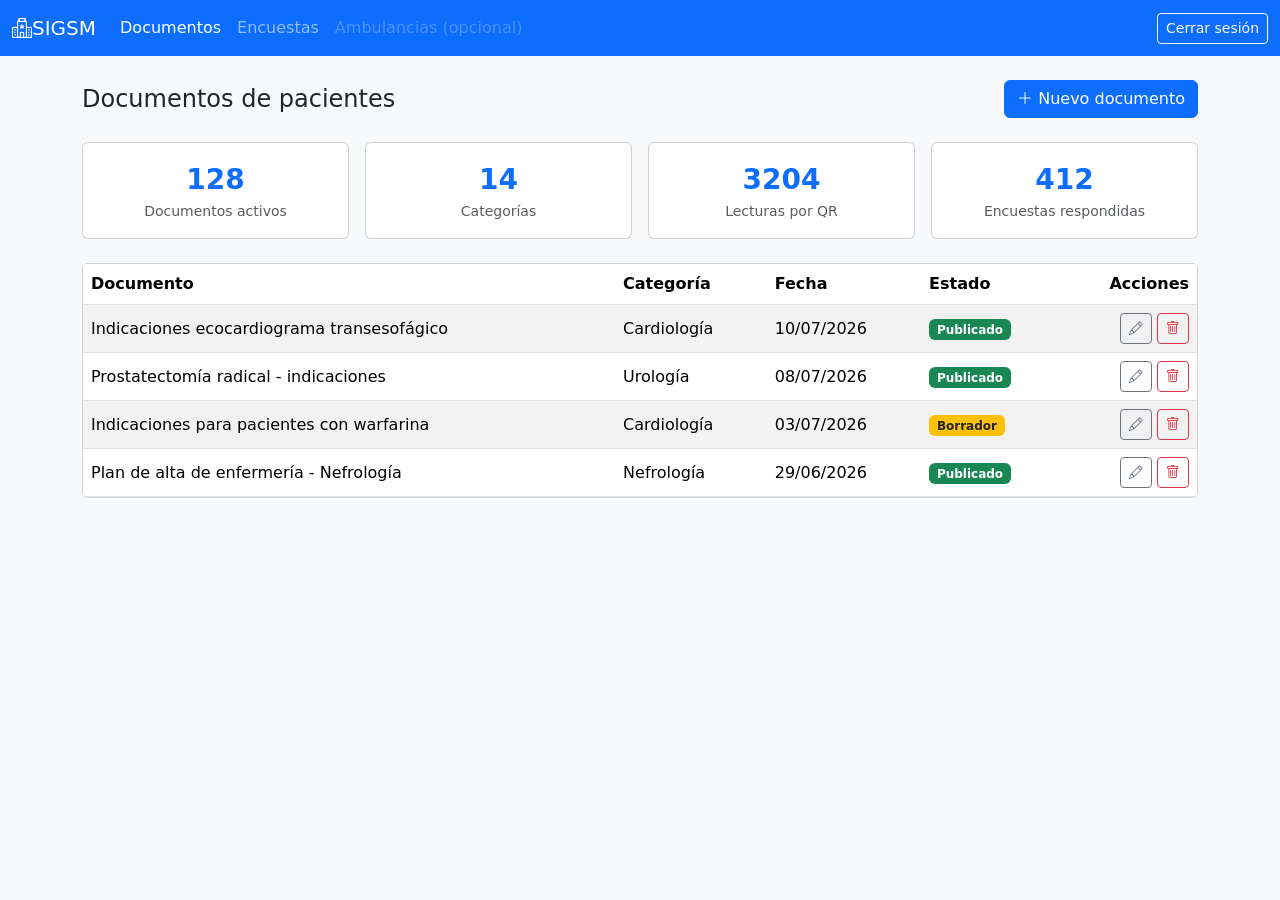
==== Proyecto Egreso SIGSM/Prototipo FrontEnd/admin-documentos.html @ ab2938ab "Add files via upload" ====
<!DOCTYPE html>
<html lang="es">
<head>
  <meta charset="UTF-8">
  <meta name="viewport" content="width=device-width, initial-scale=1.0">
  <title>Panel de Documentos - SIGSM</title>

  <link href="https://cdn.jsdelivr.net/npm/bootstrap@5.3.3/dist/css/bootstrap.min.css" rel="stylesheet">
  <link href="https://cdn.jsdelivr.net/npm/bootstrap-icons@1.11.3/font/bootstrap-icons.css" rel="stylesheet">
  <link href="estilos.css" rel="stylesheet">
</head>
<body class="bg-light">

  <!-- barra de navegacion -->
  <nav class="navbar navbar-expand-lg navbar-dark bg-primary">
    <div class="container-fluid">
      <a class="navbar-brand" href="index.html"><i class="bi bi-hospital"></i>SIGSM</a>

      <!-- boton hamburgesa especialmente para telefono-->
      <button class="navbar-toggler" type="button" data-bs-toggle="collapse" data-bs-target="#menu">
        <span class="navbar-toggler-icon"></span>
      </button>

      <div class="collapse navbar-collapse" id="menu">
        <ul class="navbar-nav me-auto">
          <li class="nav-item"><a class="nav-link active" href="admin-documentos.html">Documentos</a></li>
          <li class="nav-item"><a class="nav-link" href="encuesta.html">Encuestas</a></li>
          <li class="nav-item"><a class="nav-link disabled" href="#">Ambulancias (opcional)</a></li>
        </ul>
        <a href="login.html" class="btn btn-outline-light btn-sm">Cerrar sesión</a>
      </div>
    </div>
  </nav>

  <div class="container my-4">

    <div class="d-flex justify-content-between align-items-center flex-wrap gap-2 mb-4">
      <h1 class="h4 mb-0">Documentos de pacientes</h1>

      <!-- data-bs-toggle="modal" nos simplifica y ayuda a abrir la ventana emergente de más abajo -->
      <button class="btn btn-primary" data-bs-toggle="modal" data-bs-target="#modalNuevoDocumento">
        <i class="bi bi-plus-lg"></i> Nuevo documento
      </button>
    </div>

    <!--tarjetas con numeros-->
    <div class="row g-3 mb-4">
      <div class="col-6 col-md-3">
        <div class="card text-center p-3">
          <div class="fs-3 fw-bold text-primary">128</div>
          <div class="text-muted small">Documentos activos</div>
        </div>
      </div>
      <div class="col-6 col-md-3">
        <div class="card text-center p-3">
          <div class="fs-3 fw-bold text-primary">14</div>
          <div class="text-muted small">Categorías</div>
        </div>
      </div>
      <div class="col-6 col-md-3">
        <div class="card text-center p-3">
          <div class="fs-3 fw-bold text-primary">3204</div>
          <div class="text-muted small">Lecturas por QR</div>
        </div>
      </div>
      <div class="col-6 col-md-3">
        <div class="card text-center p-3">
          <div class="fs-3 fw-bold text-primary">412</div>
          <div class="text-muted small">Encuestas respondidas</div>
        </div>
      </div>
    </div>

    <!-- tabla de documentos -->
    <div class="card">
      <div class="table-responsive">
        <table class="table table-striped mb-0 align-middle">
          <thead>
            <tr>
              <th>Documento</th>
              <th>Categoría</th>
              <th>Fecha</th>
              <th>Estado</th>
              <th class="text-end">Acciones</th>
            </tr>
          </thead>
          <tbody>
          
            <tr>
              <td>Indicaciones ecocardiograma transesofágico</td>
              <td>Cardiología</td>
              <td>10/07/2026</td>
              <td><span class="badge bg-success">Publicado</span></td>
              <td class="text-end">
                <button class="btn btn-sm btn-outline-secondary"><i class="bi bi-pencil"></i></button>
                <button class="btn btn-sm btn-outline-danger"><i class="bi bi-trash"></i></button>
              </td>
            </tr>
            <tr>
              <td>Prostatectomía radical - indicaciones</td>
              <td>Urología</td>
              <td>08/07/2026</td>
              <td><span class="badge bg-success">Publicado</span></td>
              <td class="text-end">
                <button class="btn btn-sm btn-outline-secondary"><i class="bi bi-pencil"></i></button>
                <button class="btn btn-sm btn-outline-danger"><i class="bi bi-trash"></i></button>
              </td>
            </tr>
            <tr>
              <td>Indicaciones para pacientes con warfarina</td>
              <td>Cardiología</td>
              <td>03/07/2026</td>
              <td><span class="badge bg-warning text-dark">Borrador</span></td>
              <td class="text-end">
                <button class="btn btn-sm btn-outline-secondary"><i class="bi bi-pencil"></i></button>
                <button class="btn btn-sm btn-outline-danger"><i class="bi bi-trash"></i></button>
              </td>
            </tr>
            <tr>
              <td>Plan de alta de enfermería - Nefrología</td>
              <td>Nefrología</td>
              <td>29/06/2026</td>
              <td><span class="badge bg-success">Publicado</span></td>
              <td class="text-end">
                <button class="btn btn-sm btn-outline-secondary"><i class="bi bi-pencil"></i></button>
                <button class="btn btn-sm btn-outline-danger"><i class="bi bi-trash"></i></button>
              </td>
            </tr>
          </tbody>
        </table>
      </div>
    </div>

  </div>

  <div class="modal fade" id="modalNuevoDocumento" tabindex="-1">
    <div class="modal-dialog">
      <div class="modal-content">
        <div class="modal-header">
          <h5 class="modal-title">Nuevo documento</h5>
          <button type="button" class="btn-close" data-bs-dismiss="modal"></button>
        </div>
        <div class="modal-body">
          <form>
            <div class="mb-3">
              <label class="form-label">Título del documento</label>
              <input type="text" class="form-control" placeholder="Ej: Indicaciones para estudio">
            </div>
            <div class="mb-3">
              <label class="form-label">Categoría</label>
              <select class="form-select">
                <option>Cardiología</option>
                <option>Nefrología</option>
                <option>Imagenología</option>
                <option>Enfermería</option>
              </select>
            </div>
            <div class="mb-3">
              <label class="form-label">Archivo (PDF)</label>
              <input type="file" class="form-control">
            </div>
          </form>
        </div>
        <div class="modal-footer">
          <button class="btn btn-secondary" data-bs-dismiss="modal">Cancelar</button>
          <button class="btn btn-primary">Guardar</button>
        </div>
      </div>
    </div>
  </div>

  <!-- Bootstrap JS: nos ayuda porque hace falta para que funcionen el menú hamburguesa y el modal -->
  <script src="https://cdn.jsdelivr.net/npm/bootstrap@5.3.3/dist/js/bootstrap.bundle.min.js"></script>
</body>
</html>
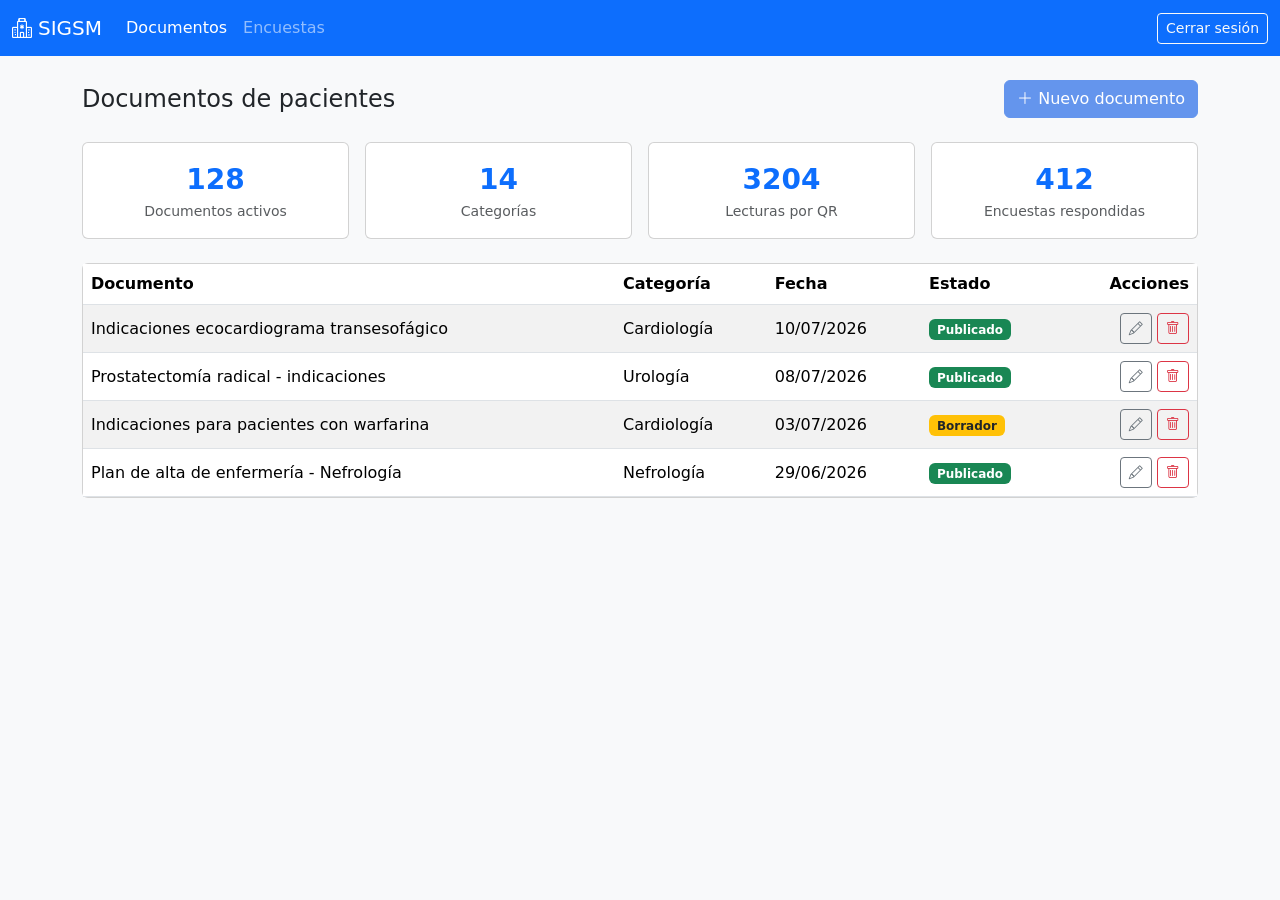
==== commit 4b8a3866: "Add files via upload" ====
--- a/Proyecto Egreso SIGSM/Prototipo FrontEnd/admin-documentos.html
+++ b/Proyecto Egreso SIGSM/Prototipo FrontEnd/admin-documentos.html
@@ -7,7 +7,7 @@
 
   <link href="https://cdn.jsdelivr.net/npm/bootstrap@5.3.3/dist/css/bootstrap.min.css" rel="stylesheet">
   <link href="https://cdn.jsdelivr.net/npm/bootstrap-icons@1.11.3/font/bootstrap-icons.css" rel="stylesheet">
-  <link href="estilos.css" rel="stylesheet">
+  <link href="css/estilos.css" rel="stylesheet">
 </head>
 <body class="bg-light">
 
@@ -25,7 +25,6 @@
         <ul class="navbar-nav me-auto">
           <li class="nav-item"><a class="nav-link active" href="admin-documentos.html">Documentos</a></li>
           <li class="nav-item"><a class="nav-link" href="encuesta.html">Encuestas</a></li>
-          <li class="nav-item"><a class="nav-link disabled" href="#">Ambulancias (opcional)</a></li>
         </ul>
         <a href="login.html" class="btn btn-outline-light btn-sm">Cerrar sesión</a>
       </div>
--- a/Proyecto Egreso SIGSM/Prototipo FrontEnd/css/estilos.css
+++ b/Proyecto Egreso SIGSM/Prototipo FrontEnd/css/estilos.css
@@ -0,0 +1,28 @@
+
+
+body {
+  font-family: system-ui, -apple-system, "Segoe UI", sans-serif;
+}
+
+/* separamos un poco el ícono del texto en la barra superior */
+.navbar-brand i {
+  margin-right: 6px;
+}
+
+h1 {
+  font-size: 32px;
+  font-weight: bold;
+}
+
+.color-1{
+color:#4b4b4b
+}
+
+.color-2{
+color: #6495ed
+}
+
+.btn-primary {
+  background-color:cornflowerblue !important;
+  border-color: cornflowerblue !important;
+}
